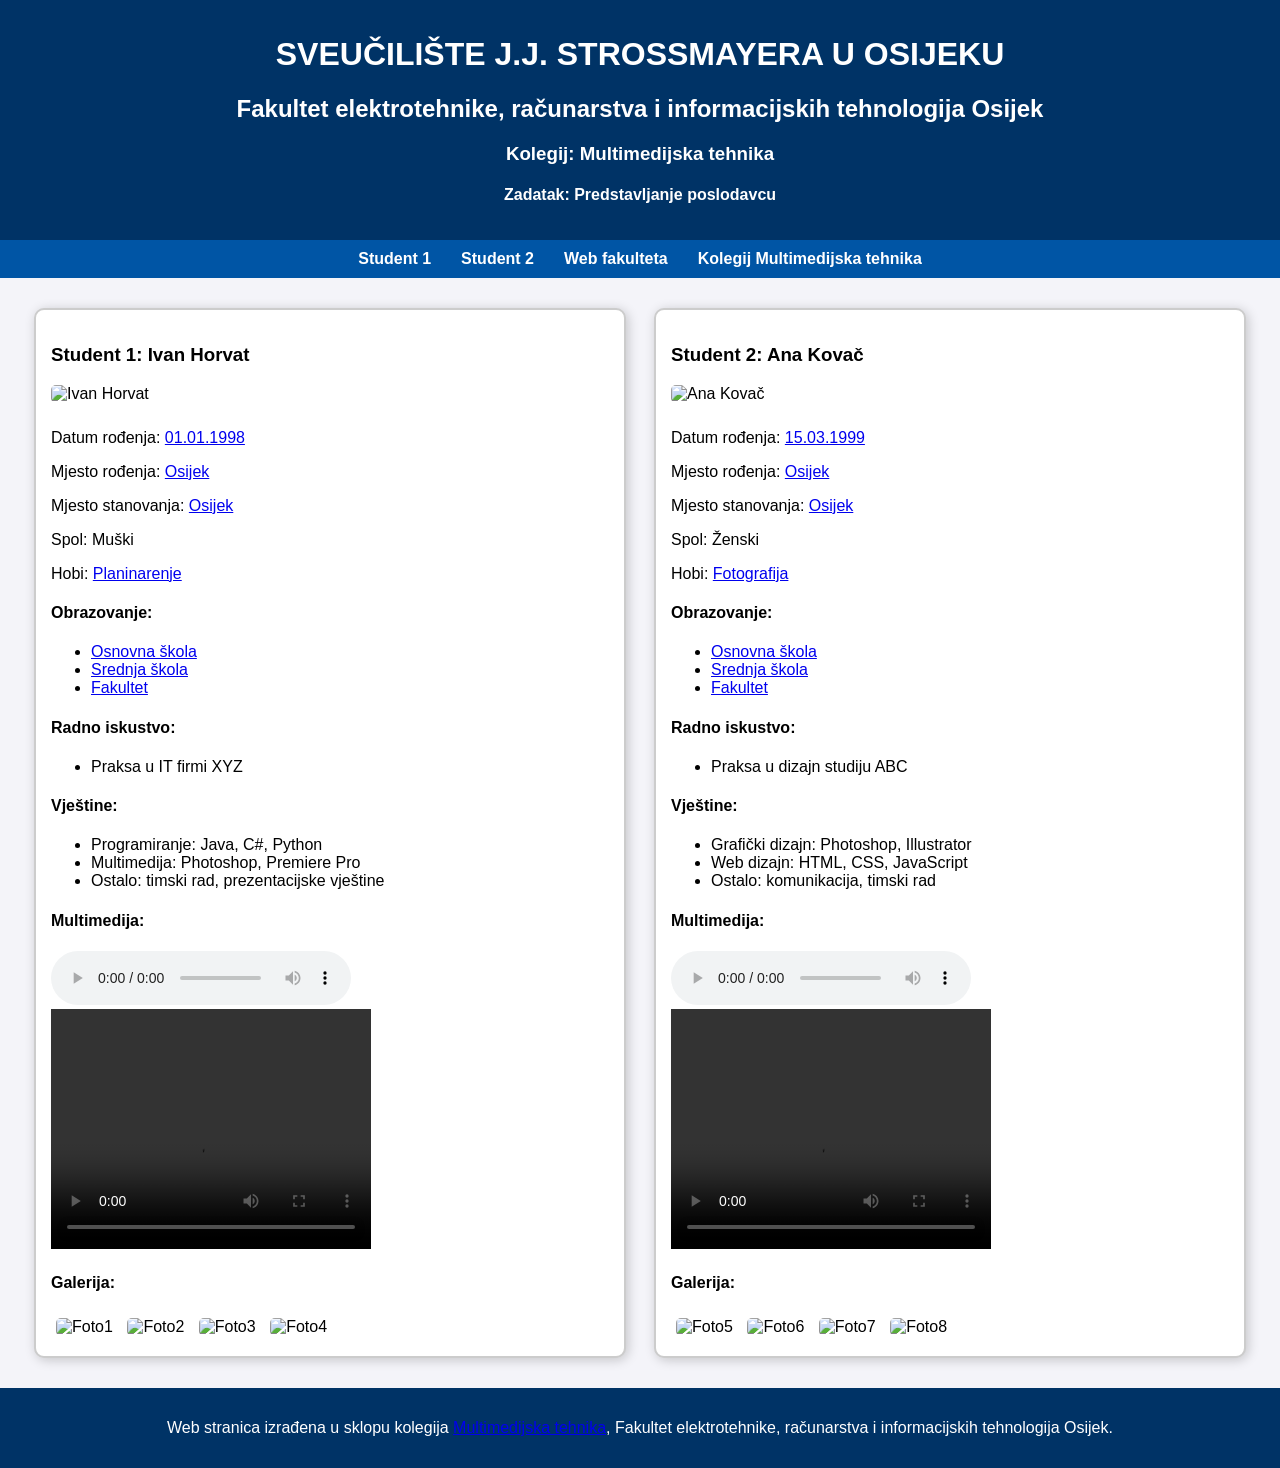
==== index.html @ 88d2604a "add index and style" ====
<!DOCTYPE html>
<html lang="hr">
<head>
    <meta charset="UTF-8">
    <meta name="viewport" content="width=device-width, initial-scale=1.0">
    <title>Predstavljanje Poslodavcu</title>
    <link rel="stylesheet" href="style.css">
</head>
<body>
    <header>
        <h1>SVEUČILIŠTE J.J. STROSSMAYERA U OSIJEKU</h1>
        <h2>Fakultet elektrotehnike, računarstva i informacijskih tehnologija Osijek</h2>
        <h3>Kolegij: Multimedijska tehnika</h3>
        <h4>Zadatak: Predstavljanje poslodavcu</h4>
    </header>

    <nav>
        <ul>
            <li><a href="student1.html" target="_blank">Student 1</a></li>
            <li><a href="student2.html" target="_blank">Student 2</a></li>
            <li><a href="https://www.unios.hr/" target="_blank">Web fakulteta</a></li>
            <li><a href="https://www.unios.hr/studiji/kolegiji/multimedijska-tehnika" target="_blank">Kolegij Multimedijska tehnika</a></li>
        </ul>
    </nav>

    <main>
        <section class="students">
            <div class="student-card">
                <h3>Student 1: Ivan Horvat</h3>
                <img src="images/ivan_small.jpg" alt="Ivan Horvat" onclick="openImage('images/ivan_large.jpg')">
                <p>Datum rođenja: <a href="https://hr.wikipedia.org/wiki/1998" target="_blank">01.01.1998</a></p>
                <p>Mjesto rođenja: <a href="https://hr.wikipedia.org/wiki/Osijek" target="_blank">Osijek</a></p>
                <p>Mjesto stanovanja: <a href="https://hr.wikipedia.org/wiki/Osijek" target="_blank">Osijek</a></p>
                <p>Spol: Muški</p>
                <p>Hobi: <a href="https://hr.wikipedia.org/wiki/Planinarenje" target="_blank">Planinarenje</a></p>

                <h4>Obrazovanje:</h4>
                <ul>
                    <li><a href="https://hr.wikipedia.org/wiki/Osnovna_škola" target="_blank">Osnovna škola</a></li>
                    <li><a href="https://hr.wikipedia.org/wiki/Srednja_škola" target="_blank">Srednja škola</a></li>
                    <li><a href="https://www.unios.hr/" target="_blank">Fakultet</a></li>
                </ul>

                <h4>Radno iskustvo:</h4>
                <ul>
                    <li>Praksa u IT firmi XYZ</li>
                </ul>

                <h4>Vještine:</h4>
                <ul>
                    <li>Programiranje: Java, C#, Python</li>
                    <li>Multimedija: Photoshop, Premiere Pro</li>
                    <li>Ostalo: timski rad, prezentacijske vještine</li>
                </ul>

                <h4>Multimedija:</h4>
                <audio controls>
                    <source src="audio/ivan_intro.mp3" type="audio/mpeg">
                    Vaš preglednik ne podržava audio element.
                </audio>
                <video width="320" height="240" controls>
                    <source src="video/ivan_video.mp4" type="video/mp4">
                    Vaš preglednik ne podržava video element.
                </video>

                <h4>Galerija:</h4>
                <div class="gallery">
                    <img src="images/photo1_small.jpg" alt="Foto1" onclick="openImage('images/photo1_large.jpg')">
                    <img src="images/photo2_small.jpg" alt="Foto2" onclick="openImage('images/photo2_large.jpg')">
                    <img src="images/photo3_small.bmp" alt="Foto3" onclick="openImage('images/photo3_large.bmp')">
                    <img src="images/photo4_small.gif" alt="Foto4" onclick="openImage('images/photo4_large.gif')">
                </div>
            </div>

            <div class="student-card">
                <h3>Student 2: Ana Kovač</h3>
                <img src="images/ana_small.jpg" alt="Ana Kovač" onclick="openImage('images/ana_large.jpg')">
                <p>Datum rođenja: <a href="https://hr.wikipedia.org/wiki/1999" target="_blank">15.03.1999</a></p>
                <p>Mjesto rođenja: <a href="https://hr.wikipedia.org/wiki/Osijek" target="_blank">Osijek</a></p>
                <p>Mjesto stanovanja: <a href="https://hr.wikipedia.org/wiki/Osijek" target="_blank">Osijek</a></p>
                <p>Spol: Ženski</p>
                <p>Hobi: <a href="https://hr.wikipedia.org/wiki/Fotografija" target="_blank">Fotografija</a></p>

                <h4>Obrazovanje:</h4>
                <ul>
                    <li><a href="https://hr.wikipedia.org/wiki/Osnovna_škola" target="_blank">Osnovna škola</a></li>
                    <li><a href="https://hr.wikipedia.org/wiki/Srednja_škola" target="_blank">Srednja škola</a></li>
                    <li><a href="https://www.unios.hr/" target="_blank">Fakultet</a></li>
                </ul>

                <h4>Radno iskustvo:</h4>
                <ul>
                    <li>Praksa u dizajn studiju ABC</li>
                </ul>

                <h4>Vještine:</h4>
                <ul>
                    <li>Grafički dizajn: Photoshop, Illustrator</li>
                    <li>Web dizajn: HTML, CSS, JavaScript</li>
                    <li>Ostalo: komunikacija, timski rad</li>
                </ul>

                <h4>Multimedija:</h4>
                <audio controls>
                    <source src="audio/ana_intro.mp3" type="audio/mpeg">
                    Vaš preglednik ne podržava audio element.
                </audio>
                <video width="320" height="240" controls>
                    <source src="video/ana_video.mp4" type="video/mp4">
                    Vaš preglednik ne podržava video element.
                </video>

                <h4>Galerija:</h4>
                <div class="gallery">
                    <img src="images/photo5_small.png" alt="Foto5" onclick="openImage('images/photo5_large.png')">
                    <img src="images/photo6_small.jpg" alt="Foto6" onclick="openImage('images/photo6_large.jpg')">
                    <img src="images/photo7_small.tif" alt="Foto7" onclick="openImage('images/photo7_large.tif')">
                    <img src="images/photo8_small.gif" alt="Foto8" onclick="openImage('images/photo8_large.gif')">
                </div>
            </div>
        </section>
    </main>

    <footer>
        <p>Web stranica izrađena u sklopu kolegija <a href="https://www.unios.hr/studiji/kolegiji/multimedijska-tehnika" target="_blank">Multimedijska tehnika</a>, Fakultet elektrotehnike, računarstva i informacijskih tehnologija Osijek.</p>
    </footer>

    <script src="script.js"></script>
</body>
</html>
---- style.css ----
body {
    font-family: Arial, sans-serif;
    margin: 0;
    padding: 0;
    background-color: #f4f4f9;
}

header, footer {
    background-color: #003366;
    color: white;
    text-align: center;
    padding: 15px 0;
}

nav ul {
    display: flex;
    justify-content: center;
    list-style: none;
    background-color: #0055a5;
    padding: 10px;
    margin: 0;
}

nav ul li {
    margin: 0 15px;
}

nav ul li a {
    color: white;
    text-decoration: none;
    font-weight: bold;
}

.students {
    display: flex;
    justify-content: space-around;
    flex-wrap: wrap;
    margin: 20px;
}

.student-card {
    background-color: white;
    border: 2px solid #ccc;
    border-radius: 10px;
    padding: 15px;
    margin: 10px;
    width: 45%;
    box-shadow: 2px 2px 12px rgba(0,0,0,0.2);
}

.student-card img {
    width: 150px;
    height: auto;
    cursor: pointer;
    margin-bottom: 10px;
    border-radius: 5px;
}

.gallery img {
    width: 100px;
    height: auto;
    margin: 5px;
    cursor: pointer;
    border-radius: 5px;
}
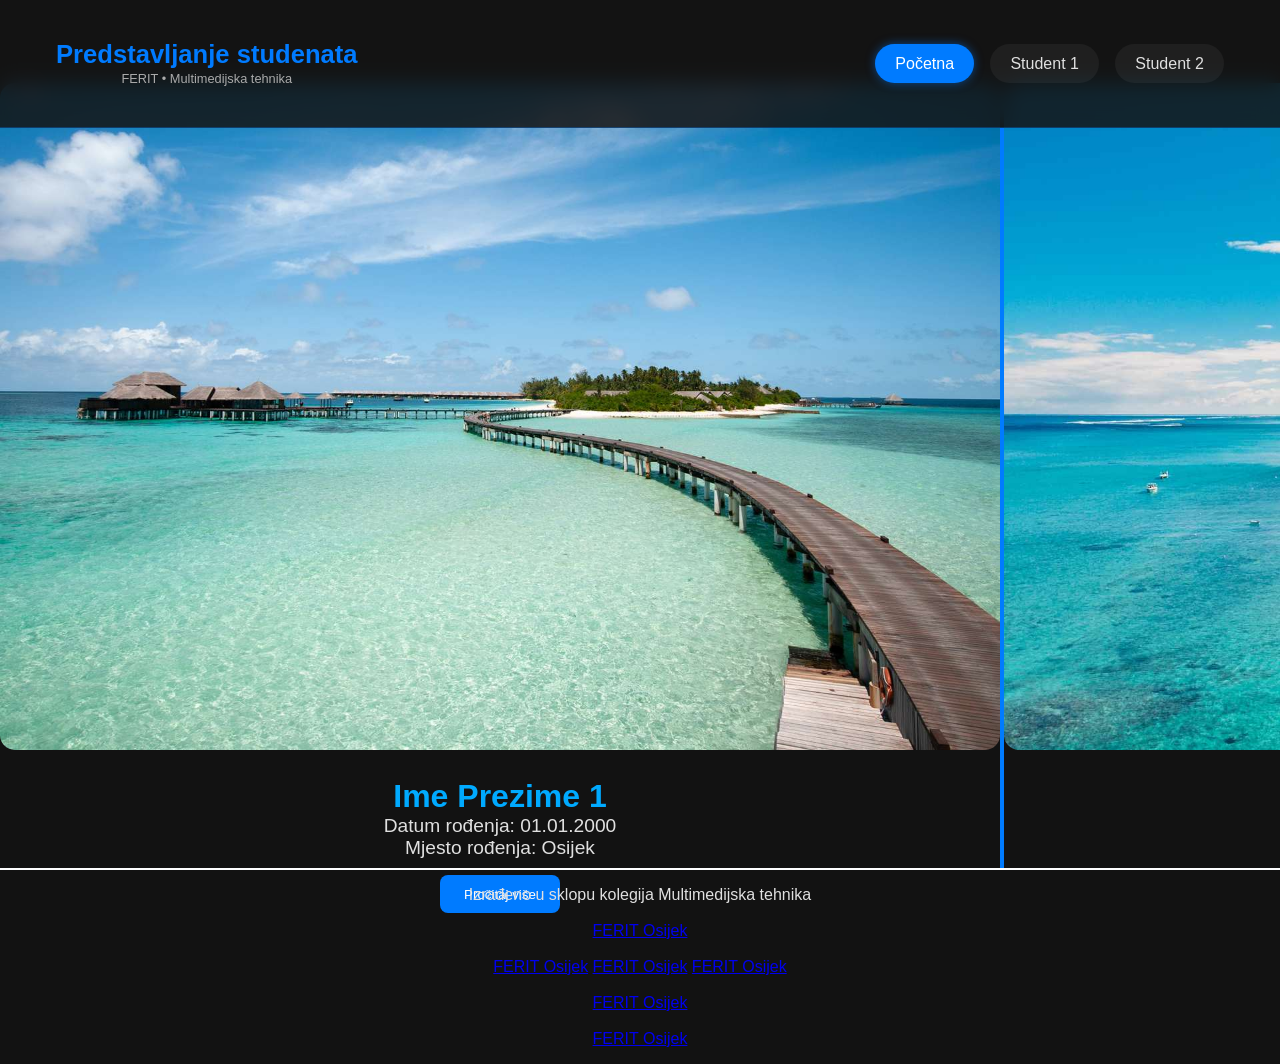
==== commit 9844e752: "Add index, css and header" ====
--- a/index.html
+++ b/index.html
@@ -3,128 +3,80 @@
 <head>
     <meta charset="UTF-8">
     <meta name="viewport" content="width=device-width, initial-scale=1.0">
-    <title>Predstavljanje Poslodavcu</title>
+    <title>Predstavljanje studenata</title>
     <link rel="stylesheet" href="style.css">
 </head>
 <body>
-    <header>
-        <h1>SVEUČILIŠTE J.J. STROSSMAYERA U OSIJEKU</h1>
-        <h2>Fakultet elektrotehnike, računarstva i informacijskih tehnologija Osijek</h2>
-        <h3>Kolegij: Multimedijska tehnika</h3>
-        <h4>Zadatak: Predstavljanje poslodavcu</h4>
-    </header>
 
-    <nav>
-        <ul>
-            <li><a href="student1.html" target="_blank">Student 1</a></li>
-            <li><a href="student2.html" target="_blank">Student 2</a></li>
-            <li><a href="https://www.unios.hr/" target="_blank">Web fakulteta</a></li>
-            <li><a href="https://www.unios.hr/studiji/kolegiji/multimedijska-tehnika" target="_blank">Kolegij Multimedijska tehnika</a></li>
-        </ul>
-    </nav>
+<div id="header"></div>
 
-    <main>
-        <section class="students">
-            <div class="student-card">
-                <h3>Student 1: Ivan Horvat</h3>
-                <img src="images/ivan_small.jpg" alt="Ivan Horvat" onclick="openImage('images/ivan_large.jpg')">
-                <p>Datum rođenja: <a href="https://hr.wikipedia.org/wiki/1998" target="_blank">01.01.1998</a></p>
-                <p>Mjesto rođenja: <a href="https://hr.wikipedia.org/wiki/Osijek" target="_blank">Osijek</a></p>
-                <p>Mjesto stanovanja: <a href="https://hr.wikipedia.org/wiki/Osijek" target="_blank">Osijek</a></p>
-                <p>Spol: Muški</p>
-                <p>Hobi: <a href="https://hr.wikipedia.org/wiki/Planinarenje" target="_blank">Planinarenje</a></p>
 
-                <h4>Obrazovanje:</h4>
-                <ul>
-                    <li><a href="https://hr.wikipedia.org/wiki/Osnovna_škola" target="_blank">Osnovna škola</a></li>
-                    <li><a href="https://hr.wikipedia.org/wiki/Srednja_škola" target="_blank">Srednja škola</a></li>
-                    <li><a href="https://www.unios.hr/" target="_blank">Fakultet</a></li>
-                </ul>
 
-                <h4>Radno iskustvo:</h4>
-                <ul>
-                    <li>Praksa u IT firmi XYZ</li>
-                </ul>
+<main>
+    <!-- Student 1 -->
+    <section class="student-section left">
+        <div class="student-content">
+            <img src="slika1.jpg" class="student-img" onclick="zoomImage(this)">
+            <h2>Ime Prezime 1</h2>
+            <p>Datum rođenja: 01.01.2000</p>
+            <p>Mjesto rođenja: Osijek</p>
+            <button onclick="location.href='student1.html'">Pročitaj više</button>
+            
+        </div>
+    </section>
 
-                <h4>Vještine:</h4>
-                <ul>
-                    <li>Programiranje: Java, C#, Python</li>
-                    <li>Multimedija: Photoshop, Premiere Pro</li>
-                    <li>Ostalo: timski rad, prezentacijske vještine</li>
-                </ul>
+    
 
-                <h4>Multimedija:</h4>
-                <audio controls>
-                    <source src="audio/ivan_intro.mp3" type="audio/mpeg">
-                    Vaš preglednik ne podržava audio element.
-                </audio>
-                <video width="320" height="240" controls>
-                    <source src="video/ivan_video.mp4" type="video/mp4">
-                    Vaš preglednik ne podržava video element.
-                </video>
+    <!-- Student 2 -->
+    <section class="student-section right">
+        <div class="student-content">
+            <img src="slika2.jpg" class="student-img" onclick="zoomImage(this)">
+            <h2>Ime Prezime 2</h2>
+            <p>Datum rođenja: 02.02.2000</p>
+            <p>Mjesto rođenja: Osijek</p>
+            <button onclick="location.href='student2.html'">Pročitaj više</button>
+        </div>
+    </section>
+</main>
 
-                <h4>Galerija:</h4>
-                <div class="gallery">
-                    <img src="images/photo1_small.jpg" alt="Foto1" onclick="openImage('images/photo1_large.jpg')">
-                    <img src="images/photo2_small.jpg" alt="Foto2" onclick="openImage('images/photo2_large.jpg')">
-                    <img src="images/photo3_small.bmp" alt="Foto3" onclick="openImage('images/photo3_large.bmp')">
-                    <img src="images/photo4_small.gif" alt="Foto4" onclick="openImage('images/photo4_large.gif')">
-                </div>
-            </div>
+<footer>
+    <p>Izrađeno u sklopu kolegija Multimedijska tehnika</p>
+    <br>
+    <a href="https://www.ferit.unios.hr/" target="_blank">FERIT Osijek</a>
+    <br>
+    <br>
+    <a href="https://www.ferit.unios.hr/" target="_blank">FERIT Osijek</a>
+    <a href="https://www.ferit.unios.hr/" target="_blank">FERIT Osijek</a>
+    <a href="https://www.ferit.unios.hr/" target="_blank">FERIT Osijek</a>
+    <br>
+    <br>
+    <a href="https://www.ferit.unios.hr/" target="_blank">FERIT Osijek</a>
+    <br>
+    <br>
+    <a href="https://www.ferit.unios.hr/" target="_blank">FERIT Osijek</a>
+</footer>
 
-            <div class="student-card">
-                <h3>Student 2: Ana Kovač</h3>
-                <img src="images/ana_small.jpg" alt="Ana Kovač" onclick="openImage('images/ana_large.jpg')">
-                <p>Datum rođenja: <a href="https://hr.wikipedia.org/wiki/1999" target="_blank">15.03.1999</a></p>
-                <p>Mjesto rođenja: <a href="https://hr.wikipedia.org/wiki/Osijek" target="_blank">Osijek</a></p>
-                <p>Mjesto stanovanja: <a href="https://hr.wikipedia.org/wiki/Osijek" target="_blank">Osijek</a></p>
-                <p>Spol: Ženski</p>
-                <p>Hobi: <a href="https://hr.wikipedia.org/wiki/Fotografija" target="_blank">Fotografija</a></p>
+<!-- Zoom -->
+<div id="modal" class="modal" onclick="closeModal()">
+    <img class="modal-content" id="zoomedImg">
+</div>
 
-                <h4>Obrazovanje:</h4>
-                <ul>
-                    <li><a href="https://hr.wikipedia.org/wiki/Osnovna_škola" target="_blank">Osnovna škola</a></li>
-                    <li><a href="https://hr.wikipedia.org/wiki/Srednja_škola" target="_blank">Srednja škola</a></li>
-                    <li><a href="https://www.unios.hr/" target="_blank">Fakultet</a></li>
-                </ul>
+<script>
+function zoomImage(img) {
+    document.getElementById("zoomedImg").src = img.src.replace('-small','-large');
+    document.getElementById("modal").style.display = "block";
+}
+function closeModal() {
+    document.getElementById("modal").style.display = "none";
+}
+</script>
+<script>
+fetch("header.html")
+    .then(response => response.text())
+    .then(data => {
+        document.getElementById("header").innerHTML = data;
+    });
+</script>
 
-                <h4>Radno iskustvo:</h4>
-                <ul>
-                    <li>Praksa u dizajn studiju ABC</li>
-                </ul>
-
-                <h4>Vještine:</h4>
-                <ul>
-                    <li>Grafički dizajn: Photoshop, Illustrator</li>
-                    <li>Web dizajn: HTML, CSS, JavaScript</li>
-                    <li>Ostalo: komunikacija, timski rad</li>
-                </ul>
-
-                <h4>Multimedija:</h4>
-                <audio controls>
-                    <source src="audio/ana_intro.mp3" type="audio/mpeg">
-                    Vaš preglednik ne podržava audio element.
-                </audio>
-                <video width="320" height="240" controls>
-                    <source src="video/ana_video.mp4" type="video/mp4">
-                    Vaš preglednik ne podržava video element.
-                </video>
-
-                <h4>Galerija:</h4>
-                <div class="gallery">
-                    <img src="images/photo5_small.png" alt="Foto5" onclick="openImage('images/photo5_large.png')">
-                    <img src="images/photo6_small.jpg" alt="Foto6" onclick="openImage('images/photo6_large.jpg')">
-                    <img src="images/photo7_small.tif" alt="Foto7" onclick="openImage('images/photo7_large.tif')">
-                    <img src="images/photo8_small.gif" alt="Foto8" onclick="openImage('images/photo8_large.gif')">
-                </div>
-            </div>
-        </section>
-    </main>
-
-    <footer>
-        <p>Web stranica izrađena u sklopu kolegija <a href="https://www.unios.hr/studiji/kolegiji/multimedijska-tehnika" target="_blank">Multimedijska tehnika</a>, Fakultet elektrotehnike, računarstva i informacijskih tehnologija Osijek.</p>
-    </footer>
-
-    <script src="script.js"></script>
 </body>
 </html>
--- a/style.css
+++ b/style.css
@@ -1,65 +1,189 @@
+/* Reset */
+* {
+    margin: 0;
+    padding: 0;
+    box-sizing: border-box;
+}
+
 body {
     font-family: Arial, sans-serif;
-    margin: 0;
-    padding: 0;
-    background-color: #f4f4f9;
+    background-color: #121212;
+    color: #e0e0e0;
 }
 
-header, footer {
-    background-color: #003366;
-    color: white;
+
+
+/* HEADER */
+header {
     text-align: center;
-    padding: 15px 0;
+    padding: 1.5rem;
+    background-color: #1a1a1a;
+    border-bottom: 2px solid #007bff;
 }
 
-nav ul {
+header h1 {
+    color: #007bff;
+}
+
+/* MAIN */
+main {
+    display: flex;
+    height: calc(100vh - 160px); 
+    /* oduzima visinu header + footer */
+}
+
+/* SECTIONS */
+.student-section {
+    flex: 1;
     display: flex;
     justify-content: center;
-    list-style: none;
-    background-color: #0055a5;
-    padding: 10px;
-    margin: 0;
+    align-items: center;
+    transition: 0.3s;
 }
 
-nav ul li {
-    margin: 0 15px;
+.student-section.left {
+    border-right: 2px solid #007bff;
 }
 
-nav ul li a {
-    color: white;
-    text-decoration: none;
-    font-weight: bold;
+.student-section.right {
+    border-left: 2px solid #007bff;
 }
 
-.students {
-    display: flex;
-    justify-content: space-around;
-    flex-wrap: wrap;
-    margin: 20px;
+/* HOVER efekt */
+.student-section:hover {
+    background-color: #1a1a1a;
 }
 
-.student-card {
-    background-color: white;
-    border: 2px solid #ccc;
-    border-radius: 10px;
-    padding: 15px;
-    margin: 10px;
-    width: 45%;
-    box-shadow: 2px 2px 12px rgba(0,0,0,0.2);
+/* CONTENT */
+.student-content {
+    text-align: center;
 }
 
-.student-card img {
-    width: 150px;
-    height: auto;
+.student-img {
+    width: 1000px;
+    border-radius: 15px;
     cursor: pointer;
-    margin-bottom: 10px;
-    border-radius: 5px;
+    margin-bottom: 1.5rem;
 }
 
-.gallery img {
-    width: 100px;
-    height: auto;
-    margin: 5px;
+.student-content h2 {
+    color: #00aaff;
+    font-size: 2rem;
+}
+
+.student-content p {
+    font-size: 1.2rem;
+}
+
+button {
+    margin-top: 1rem;
+    padding: 0.7rem 1.5rem;
+    background-color: #007bff;
+    border: none;
+    border-radius: 8px;
+    color: white;
     cursor: pointer;
-    border-radius: 5px;
 }
+
+button:hover {
+    background-color: #0056b3;
+}
+
+/* FOOTER */
+footer {
+    text-align: center;
+    padding: 1rem;
+    border-top: 2px solid #fdfeff;
+}
+
+/* MODAL */
+.modal {
+    display: none;
+    position: fixed;
+    width: 100%;
+    height: 100%;
+    background: rgba(0,0,0,0.9);
+}
+
+.modal-content {
+    display: block;
+    margin: 5% auto;
+    max-width: 900px;
+    width: 80%;
+}
+/* HEADER */
+.header {
+    width: 100%;
+    background: rgba(20, 20, 20, 0.85);
+    backdrop-filter: blur(10px);
+    border-bottom: 1px solid rgba(0,123,255,0.3);
+    position: sticky;
+    top: 0;
+    z-index: 1000;
+}
+
+/* Layout */
+.header-container {
+    max-width: 1300px;
+    margin: auto;
+    padding: 1rem 2rem;
+
+    display: flex;
+    justify-content: space-between;
+    align-items: center;
+}
+
+/* Brand */
+.brand h1 {
+    font-size: 1.6rem;
+    color: #007bff;
+}
+
+.brand span {
+    font-size: 0.8rem;
+    color: #aaa;
+}
+
+/* NAV */
+.nav {
+    display: flex;
+    gap: 1rem;
+}
+
+/* NAV ITEM (button style) */
+.nav-item {
+    display: flex;
+    align-items: center;
+    gap: 0.5rem;
+
+    padding: 0.6rem 1.2rem;
+    border-radius: 999px;
+
+    text-decoration: none;
+    color: #e0e0e0;
+
+    background: rgba(255,255,255,0.05);
+    border: 1px solid transparent;
+
+    transition: all 0.3s ease;
+}
+
+/* Hover */
+.nav-item:hover {
+    background: rgba(0,123,255,0.15);
+    border: 1px solid #007bff;
+    color: #007bff;
+    transform: translateY(-2px);
+}
+
+/* Active */
+.nav-item.active {
+    background: #007bff;
+    color: white;
+    box-shadow: 0 0 10px rgba(0,123,255,0.5);
+}
+
+/* Ikone */
+.nav-item span {
+    font-size: 1rem;
+}
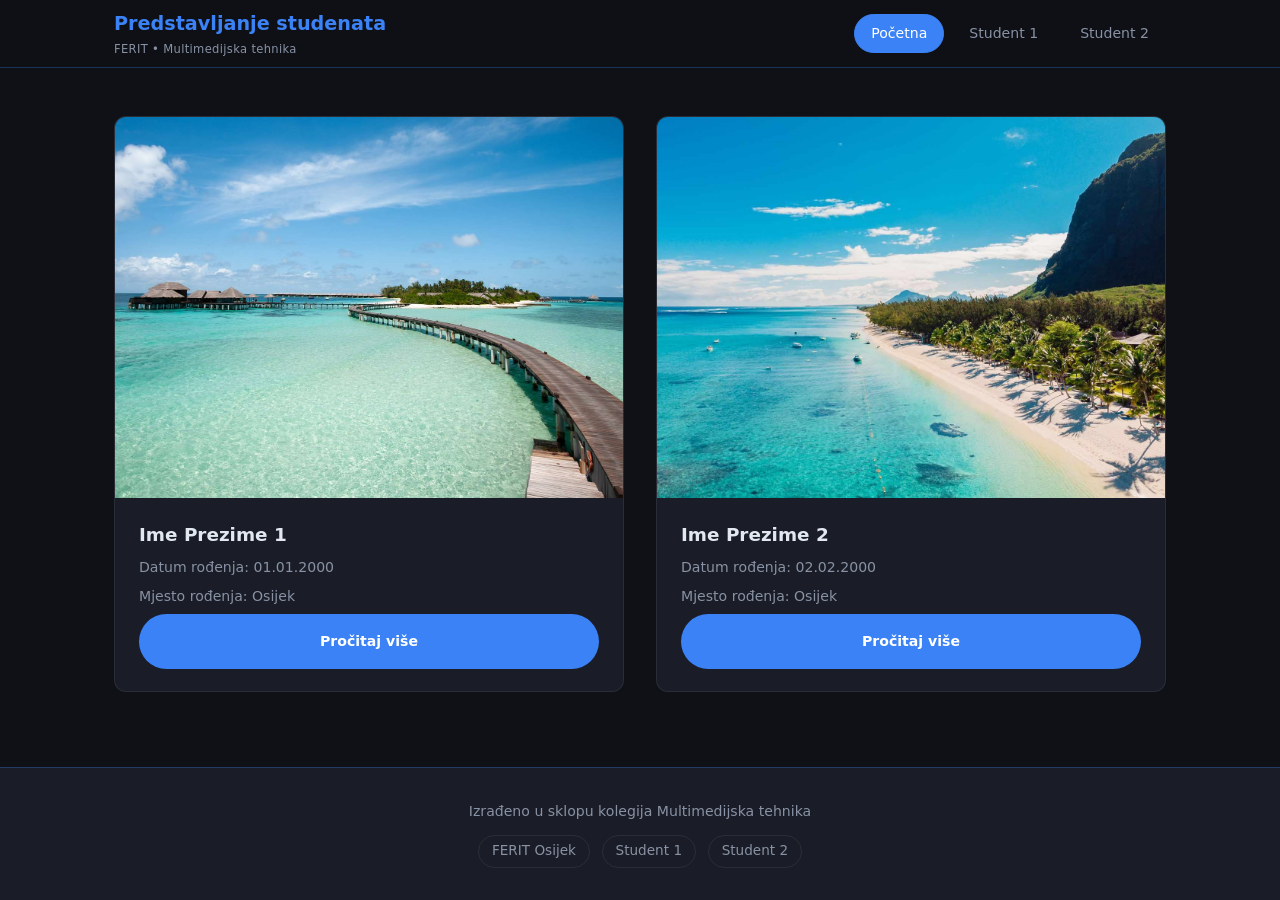
==== commit 2a831ce6: "Add student1, student2, fix index and style" ====
--- a/index.html
+++ b/index.html
@@ -10,73 +10,58 @@
 
 <div id="header"></div>
 
+<main>
+    <div class="students-grid">
 
+        <!-- Student 1 -->
+        <div class="student-card">
+            <div class="card-img-wrap" onclick="zoomImage(this.querySelector('img'))">
+                <img src="slika1.jpg" alt="Student 1">
+            </div>
+            <div class="card-body">
+                <h2>Ime Prezime 1</h2>
+                <p>Datum rođenja: 01.01.2000</p>
+                <p>Mjesto rođenja: Osijek</p>
+                <div class="btn">
+                    <a href="student1.html" class="">Pročitaj više</a>
+                </div>
+            </div>
+        </div>
 
-<main>
-    <!-- Student 1 -->
-    <section class="student-section left">
-        <div class="student-content">
-            <img src="slika1.jpg" class="student-img" onclick="zoomImage(this)">
-            <h2>Ime Prezime 1</h2>
-            <p>Datum rođenja: 01.01.2000</p>
-            <p>Mjesto rođenja: Osijek</p>
-            <button onclick="location.href='student1.html'">Pročitaj više</button>
-            
+        <!-- Student 2 -->
+        <div class="student-card">
+            <div class="card-img-wrap" onclick="zoomImage(this.querySelector('img'))">
+                <img src="slika2.jpg" alt="Student 2">
+            </div>
+            <div class="card-body">
+                <h2>Ime Prezime 2</h2>
+                <p>Datum rođenja: 02.02.2000</p>
+                <p>Mjesto rođenja: Osijek</p>
+                <div class="btn">
+                    <a href="student2.html" class="">Pročitaj više</a>
+                </div>
+            </div>
         </div>
-    </section>
 
-    
-
-    <!-- Student 2 -->
-    <section class="student-section right">
-        <div class="student-content">
-            <img src="slika2.jpg" class="student-img" onclick="zoomImage(this)">
-            <h2>Ime Prezime 2</h2>
-            <p>Datum rođenja: 02.02.2000</p>
-            <p>Mjesto rođenja: Osijek</p>
-            <button onclick="location.href='student2.html'">Pročitaj više</button>
-        </div>
-    </section>
+    </div>
 </main>
 
 <footer>
     <p>Izrađeno u sklopu kolegija Multimedijska tehnika</p>
-    <br>
-    <a href="https://www.ferit.unios.hr/" target="_blank">FERIT Osijek</a>
-    <br>
-    <br>
-    <a href="https://www.ferit.unios.hr/" target="_blank">FERIT Osijek</a>
-    <a href="https://www.ferit.unios.hr/" target="_blank">FERIT Osijek</a>
-    <a href="https://www.ferit.unios.hr/" target="_blank">FERIT Osijek</a>
-    <br>
-    <br>
-    <a href="https://www.ferit.unios.hr/" target="_blank">FERIT Osijek</a>
-    <br>
-    <br>
-    <a href="https://www.ferit.unios.hr/" target="_blank">FERIT Osijek</a>
+    <div class="footer-links">
+        <a href="https://www.ferit.unios.hr/" target="_blank">FERIT Osijek</a>
+        <a href="student1.html">Student 1</a>
+        <a href="student2.html">Student 2</a>
+    </div>
 </footer>
 
-<!-- Zoom -->
+<!-- Image zoom modal -->
 <div id="modal" class="modal" onclick="closeModal()">
-    <img class="modal-content" id="zoomedImg">
+    <button class="modal-close" onclick="closeModal()" aria-label="Zatvori">&times;</button>
+    <img class="modal-content" id="zoomedImg" alt="Uvećana slika">
 </div>
 
-<script>
-function zoomImage(img) {
-    document.getElementById("zoomedImg").src = img.src.replace('-small','-large');
-    document.getElementById("modal").style.display = "block";
-}
-function closeModal() {
-    document.getElementById("modal").style.display = "none";
-}
-</script>
-<script>
-fetch("header.html")
-    .then(response => response.text())
-    .then(data => {
-        document.getElementById("header").innerHTML = data;
-    });
-</script>
+<script src="scripts.js"></script>
 
 </body>
 </html>
--- a/style.css
+++ b/style.css
@@ -1,189 +1,571 @@
-/* Reset */
-* {
+/* =============================================
+   RESET & BASE
+   ============================================= */
+*, *::before, *::after {
     margin: 0;
     padding: 0;
     box-sizing: border-box;
 }
 
+:root {
+    --accent: #3b82f6;
+    --accent-dim: rgba(59, 130, 246, 0.15);
+    --accent-border: rgba(59, 130, 246, 0.3);
+    --bg: #0f1117;
+    --bg-card: #1a1d27;
+    --bg-surface: #22263a;
+    --text: #e2e8f0;
+    --text-muted: #8892a4;
+    --border: rgba(255, 255, 255, 0.07);
+    --radius: 12px;
+    --radius-sm: 8px;
+    --shadow: 0 4px 24px rgba(0, 0, 0, 0.4);
+    --transition: 0.25s ease;
+    --max-width: 1100px;
+    --header-height: 68px;
+}
+
+html {
+    scroll-behavior: smooth;
+}
+
 body {
-    font-family: Arial, sans-serif;
-    background-color: #121212;
-    color: #e0e0e0;
-}
-
-
-
-/* HEADER */
-header {
+    font-family: 'Segoe UI', system-ui, -apple-system, sans-serif;
+    background-color: var(--bg);
+    color: var(--text);
+    line-height: 1.6;
+    min-height: 100vh;
+    display: flex;
+    flex-direction: column;
+}
+
+main {
+    flex: 1;
+}
+
+img {
+    max-width: 100%;
+    height: auto;
+    display: block;
+}
+
+a {
+    color: white;
+    /*color: var(--accent);*/
+    text-decoration: none;
+    transition: color var(--transition);
+}
+
+a:hover {
+    color: #93c5fd;
+}
+
+ul {
+    list-style: none;
+    padding: 0;
+}
+
+/* =============================================
+   HEADER
+   ============================================= */
+.header {
+    width: 100%;
+    background: rgba(15, 17, 23, 0.92);
+    backdrop-filter: blur(12px);
+    -webkit-backdrop-filter: blur(12px);
+    border-bottom: 1px solid var(--accent-border);
+    position: sticky;
+    top: 0;
+    z-index: 1000;
+    height: var(--header-height);
+}
+
+.header-container {
+    max-width: var(--max-width);
+    margin: 0 auto;
+    padding: 0 1.5rem;
+    height: 100%;
+    display: flex;
+    justify-content: space-between;
+    align-items: center;
+    gap: 1rem;
+}
+
+.brand {
+    display: flex;
+    flex-direction: column;
+    min-width: 0;
+}
+
+.brand h1 {
+    color: var(--accent);
+    font-size: 1.2rem;
+    font-weight: 700;
+    white-space: nowrap;
+    overflow: hidden;
+    text-overflow: ellipsis;
+}
+
+.brand span {
+    font-size: 0.72rem;
+    color: var(--text-muted);
+    letter-spacing: 0.03em;
+}
+
+/* NAV */
+.nav {
+    display: flex;
+    gap: 0.5rem;
+    align-items: center;
+}
+
+.nav-item {
+    padding: 0.45rem 1rem;
+    border-radius: 999px;
+    text-decoration: none;
+    color: var(--text-muted);
+    font-size: 0.88rem;
+    font-weight: 500;
+    background: transparent;
+    border: 1px solid transparent;
+    transition: all var(--transition);
+    white-space: nowrap;
+}
+
+.nav-item:hover {
+    background: var(--accent-dim);
+    color: var(--accent);
+    border-color: var(--accent-border);
+}
+
+.nav-item.active {
+    background: var(--accent);
+    color: #fff;
+    border-color: var(--accent);
+}
+
+/* Hamburger (mobile) */
+.nav-toggle {
+    display: none;
+    flex-direction: column;
+    gap: 5px;
+    cursor: pointer;
+    padding: 6px;
+    border: none;
+    background: none;
+    border-radius: var(--radius-sm);
+    transition: background var(--transition);
+}
+
+.nav-toggle:hover {
+    background: var(--bg-surface);
+}
+
+.nav-toggle span {
+    display: block;
+    width: 22px;
+    height: 2px;
+    background: var(--text);
+    border-radius: 2px;
+    transition: all var(--transition);
+}
+
+/* =============================================
+   FOOTER
+   ============================================= */
+footer {
+    background: var(--bg-card);
+    border-top: 1px solid var(--accent-border);
+    padding: 2rem 1.5rem;
     text-align: center;
-    padding: 1.5rem;
-    background-color: #1a1a1a;
-    border-bottom: 2px solid #007bff;
-}
-
-header h1 {
-    color: #007bff;
-}
-
-/* MAIN */
-main {
-    display: flex;
-    height: calc(100vh - 160px); 
-    /* oduzima visinu header + footer */
-}
-
-/* SECTIONS */
-.student-section {
-    flex: 1;
+    margin-top: auto;
+}
+
+footer p {
+    color: var(--text-muted);
+    font-size: 0.88rem;
+    margin-bottom: 0.75rem;
+}
+
+.footer-links {
     display: flex;
     justify-content: center;
-    align-items: center;
-    transition: 0.3s;
-}
-
-.student-section.left {
-    border-right: 2px solid #007bff;
-}
-
-.student-section.right {
-    border-left: 2px solid #007bff;
-}
-
-/* HOVER efekt */
-.student-section:hover {
-    background-color: #1a1a1a;
-}
-
-/* CONTENT */
-.student-content {
-    text-align: center;
-}
-
-.student-img {
-    width: 1000px;
-    border-radius: 15px;
-    cursor: pointer;
-    margin-bottom: 1.5rem;
-}
-
-.student-content h2 {
-    color: #00aaff;
-    font-size: 2rem;
-}
-
-.student-content p {
-    font-size: 1.2rem;
-}
-
-button {
-    margin-top: 1rem;
-    padding: 0.7rem 1.5rem;
-    background-color: #007bff;
-    border: none;
-    border-radius: 8px;
-    color: white;
-    cursor: pointer;
-}
-
-button:hover {
-    background-color: #0056b3;
-}
-
-/* FOOTER */
-footer {
-    text-align: center;
-    padding: 1rem;
-    border-top: 2px solid #fdfeff;
-}
-
-/* MODAL */
+    flex-wrap: wrap;
+    gap: 0.75rem;
+}
+
+.footer-links a {
+    color: var(--text-muted);
+    font-size: 0.85rem;
+    padding: 0.3rem 0.8rem;
+    border-radius: 999px;
+    border: 1px solid var(--border);
+    transition: all var(--transition);
+}
+
+.footer-links a:hover {
+    color: var(--accent);
+    border-color: var(--accent-border);
+    background: var(--accent-dim);
+}
+
+/* =============================================
+   MODAL (zoom)
+   ============================================= */
 .modal {
     display: none;
     position: fixed;
+    inset: 0;
+    background: rgba(0, 0, 0, 0.92);
+    z-index: 2000;
+    cursor: zoom-out;
+    align-items: center;
+    justify-content: center;
+}
+
+.modal.open {
+    display: flex;
+}
+
+.modal-content {
+    max-width: 90vw;
+    max-height: 88vh;
+    object-fit: contain;
+    border-radius: var(--radius);
+    box-shadow: var(--shadow);
+    animation: zoomIn 0.2s ease;
+}
+
+@keyframes zoomIn {
+    from { transform: scale(0.9); opacity: 0; }
+    to   { transform: scale(1);   opacity: 1; }
+}
+
+.modal-close {
+    position: absolute;
+    top: 1rem;
+    right: 1.25rem;
+    color: #fff;
+    font-size: 2rem;
+    line-height: 1;
+    cursor: pointer;
+    opacity: 0.7;
+    transition: opacity var(--transition);
+    background: none;
+    border: none;
+    padding: 0.25rem;
+}
+
+.modal-close:hover {
+    opacity: 1;
+}
+
+/* =============================================
+   HOME PAGE — student cards
+   ============================================= */
+.students-grid {
+    max-width: var(--max-width);
+    margin: 3rem auto;
+    padding: 0 1.5rem;
+    display: grid;
+    grid-template-columns: repeat(auto-fit, minmax(280px, 1fr));
+    gap: 2rem;
+}
+
+.student-card {
+    background: var(--bg-card);
+    border: 1px solid var(--border);
+    border-radius: var(--radius);
+    overflow: hidden;
+    transition: transform var(--transition), box-shadow var(--transition), border-color var(--transition);
+    display: flex;
+    flex-direction: column;
+}
+
+.student-card:hover {
+    transform: translateY(-4px);
+    box-shadow: 0 12px 36px rgba(59, 130, 246, 0.15);
+    border-color: var(--accent-border);
+}
+
+.student-card .card-img-wrap {
+    width: 100%;
+    aspect-ratio: 4 / 3;
+    overflow: hidden;
+    background: var(--bg-surface);
+    cursor: zoom-in;
+}
+
+.student-card .card-img-wrap img {
     width: 100%;
     height: 100%;
-    background: rgba(0,0,0,0.9);
-}
-
-.modal-content {
-    display: block;
-    margin: 5% auto;
-    max-width: 900px;
-    width: 80%;
-}
-/* HEADER */
-.header {
+    object-fit: cover;
+    transition: transform 0.4s ease;
+}
+
+.student-card:hover .card-img-wrap img {
+    transform: scale(1.04);
+}
+
+.student-card .card-body {
+    padding: 1.4rem 1.5rem;
+    display: flex;
+    flex-direction: column;
+    gap: 0.4rem;
+    flex: 1;
+}
+
+.student-card h2 {
+    font-size: 1.15rem;
+    font-weight: 700;
+    color: var(--text);
+}
+
+.student-card p {
+    font-size: 0.88rem;
+    color: var(--text-muted);
+}
+
+.student-card .btn {
+    margin-top: auto;
+    padding-top: 1rem;
+}
+
+/* =============================================
+   BUTTON
+   ============================================= */
+.btn {
+    display: inline-block;
+    padding: 1rem 1.4rem;
+    background: var(--accent);
+    color: #fff;
+    border: none;
+    border-radius: 999px;
+    font-size: 0.88rem;
+    font-weight: 600;
+    cursor: pointer;
+    transition: background var(--transition), transform var(--transition);
+    text-decoration: none;
+    text-align: center;
+    
+    
+}
+
+.btn:hover {
+    background: #2563eb;
+    color: #fff;
+    transform: translateY(-1px);
+}
+
+/* =============================================
+   STUDENT PAGE
+   ============================================= */
+.student-page {
+    max-width: 800px;
+    margin: 0 auto;
+    padding: 2rem 1.5rem 3rem;
+    display: flex;
+    flex-direction: column;
+    gap: 2rem;
+}
+
+/* Hero */
+.hero {
+    display: flex;
+    flex-direction: column;
+    align-items: center;
+    gap: 1.25rem;
+    padding: 2rem 1rem;
+    text-align: center;
+}
+
+.main-img {
+    width: 180px;
+    height: 180px;
+    object-fit: cover;
+    border-radius: 50%;
+    border: 3px solid var(--accent-border);
+    cursor: zoom-in;
+    transition: border-color var(--transition), transform var(--transition);
+    box-shadow: 0 0 0 6px var(--accent-dim);
+}
+
+.main-img:hover {
+    border-color: var(--accent);
+    transform: scale(1.03);
+}
+
+.hero h1 {
+    font-size: 1.75rem;
+    font-weight: 700;
+}
+
+/* Sections */
+.section {
+    background: var(--bg-card);
+    border: 1px solid var(--border);
+    border-radius: var(--radius);
+    padding: 1.5rem;
+    display: flex;
+    flex-direction: column;
+    gap: 0.85rem;
+}
+
+.section h2 {
+    font-size: 1rem;
+    font-weight: 700;
+    color: var(--accent);
+    text-transform: uppercase;
+    letter-spacing: 0.08em;
+    padding-bottom: 0.5rem;
+    border-bottom: 1px solid var(--border);
+}
+
+.section p,
+.section li {
+    font-size: 0.93rem;
+    color: var(--text);
+}
+
+.section ul {
+    display: flex;
+    flex-direction: column;
+    gap: 0.4rem;
+    padding-left: 0.25rem;
+}
+
+.section ul li::before {
+    content: '›  ';
+    color: var(--accent);
+    font-weight: 700;
+}
+
+/* Gallery */
+.gallery {
+    display: grid;
+    grid-template-columns: repeat(auto-fill, minmax(140px, 1fr));
+    gap: 0.75rem;
+}
+
+.gallery img {
     width: 100%;
-    background: rgba(20, 20, 20, 0.85);
-    backdrop-filter: blur(10px);
-    border-bottom: 1px solid rgba(0,123,255,0.3);
-    position: sticky;
-    top: 0;
-    z-index: 1000;
-}
-
-/* Layout */
-.header-container {
-    max-width: 1300px;
-    margin: auto;
-    padding: 1rem 2rem;
-
-    display: flex;
-    justify-content: space-between;
-    align-items: center;
-}
-
-/* Brand */
-.brand h1 {
-    font-size: 1.6rem;
-    color: #007bff;
-}
-
-.brand span {
-    font-size: 0.8rem;
-    color: #aaa;
-}
-
-/* NAV */
-.nav {
-    display: flex;
-    gap: 1rem;
-}
-
-/* NAV ITEM (button style) */
-.nav-item {
-    display: flex;
-    align-items: center;
-    gap: 0.5rem;
-
-    padding: 0.6rem 1.2rem;
-    border-radius: 999px;
-
-    text-decoration: none;
-    color: #e0e0e0;
-
-    background: rgba(255,255,255,0.05);
-    border: 1px solid transparent;
-
-    transition: all 0.3s ease;
-}
-
-/* Hover */
-.nav-item:hover {
-    background: rgba(0,123,255,0.15);
-    border: 1px solid #007bff;
-    color: #007bff;
-    transform: translateY(-2px);
-}
-
-/* Active */
-.nav-item.active {
-    background: #007bff;
-    color: white;
-    box-shadow: 0 0 10px rgba(0,123,255,0.5);
-}
-
-/* Ikone */
-.nav-item span {
-    font-size: 1rem;
+    aspect-ratio: 1;
+    object-fit: cover;
+    border-radius: var(--radius-sm);
+    cursor: zoom-in;
+    transition: transform var(--transition), opacity var(--transition);
+    border: 1px solid var(--border);
+}
+
+.gallery img:hover {
+    transform: scale(1.04);
+    opacity: 0.9;
+}
+
+/* Audio / Video */
+audio {
+    width: 100%;
+    border-radius: var(--radius-sm);
+    accent-color: var(--accent);
+}
+
+video {
+    width: 100%;
+    max-width: 100%;
+    border-radius: var(--radius-sm);
+    background: #000;
+}
+
+/* =============================================
+   RESPONSIVE
+   ============================================= */
+
+/* Tablet */
+@media (max-width: 768px) {
+    :root {
+        --header-height: 60px;
+    }
+
+    .brand h1 {
+        font-size: 1.05rem;
+    }
+
+    .nav-toggle {
+        display: flex;
+    }
+
+    .nav {
+        display: none;
+        position: absolute;
+        top: var(--header-height);
+        left: 0;
+        right: 0;
+        background: rgba(15, 17, 23, 0.97);
+        backdrop-filter: blur(12px);
+        -webkit-backdrop-filter: blur(12px);
+        flex-direction: column;
+        padding: 1rem 1.5rem;
+        border-bottom: 1px solid var(--accent-border);
+        gap: 0.5rem;
+    }
+
+    .nav.open {
+        display: flex;
+    }
+
+    .nav-item {
+        border-radius: var(--radius-sm);
+        padding: 0.65rem 1rem;
+    }
+
+    .students-grid {
+        margin: 2rem auto;
+    }
+
+    .hero h1 {
+        font-size: 1.5rem;
+    }
+
+    .main-img {
+        width: 140px;
+        height: 140px;
+    }
+}
+
+/* Mobile */
+@media (max-width: 480px) {
+    .header-container {
+        padding: 0 1rem;
+    }
+
+    .students-grid {
+        padding: 0 1rem;
+        gap: 1.25rem;
+    }
+
+    .student-page {
+        padding: 1.25rem 1rem 2.5rem;
+        gap: 1.25rem;
+    }
+
+    .section {
+        padding: 1.1rem 1.1rem;
+    }
+
+    .gallery {
+        grid-template-columns: repeat(2, 1fr);
+    }
+
+    .hero {
+        padding: 1.25rem 0.5rem;
+    }
+
+    .main-img {
+        width: 120px;
+        height: 120px;
+    }
+
+    footer {
+        padding: 1.5rem 1rem;
+    }
 }
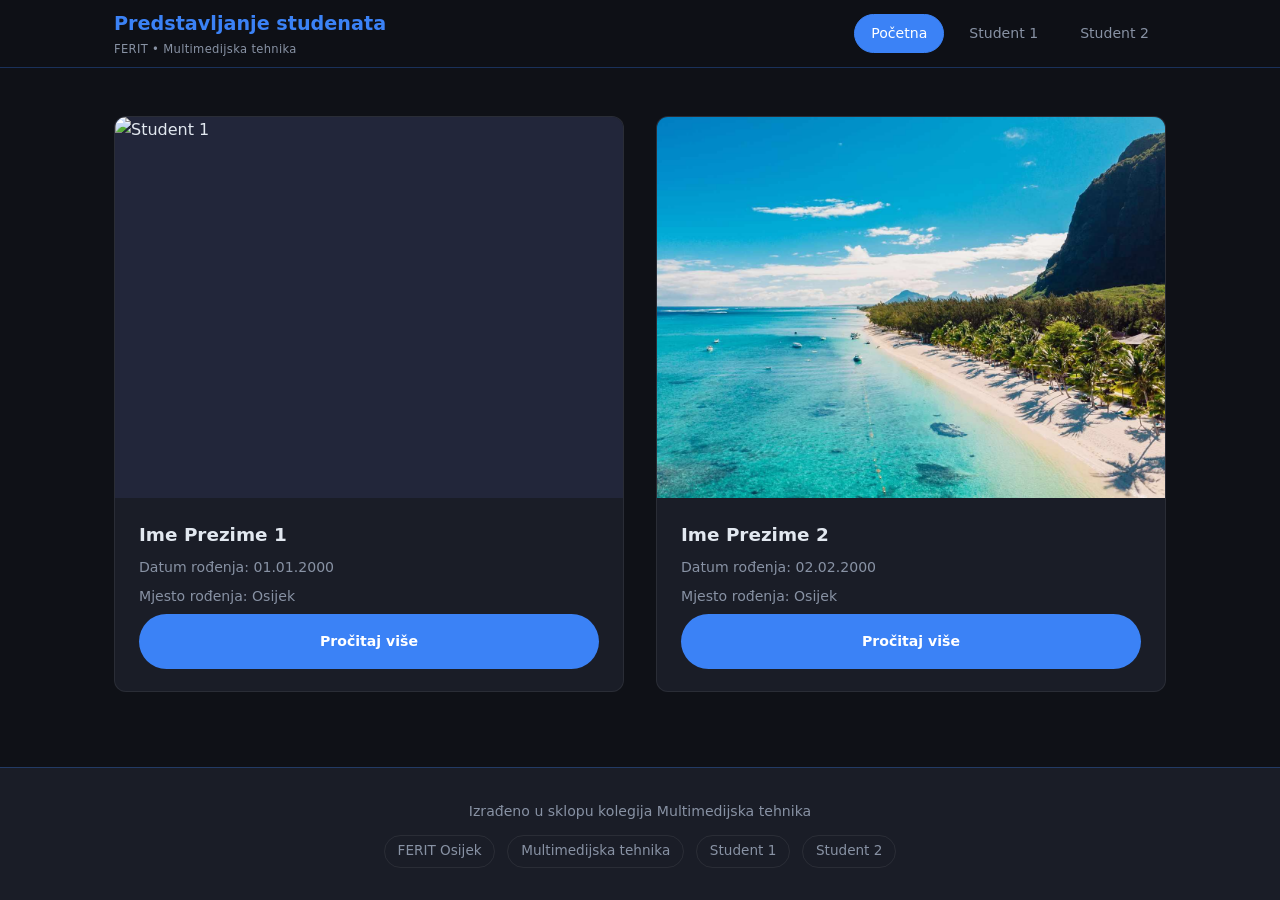
==== commit 481e7f73: "Filip student 1" ====
--- a/index.html
+++ b/index.html
@@ -16,7 +16,7 @@
         <!-- Student 1 -->
         <div class="student-card">
             <div class="card-img-wrap" onclick="zoomImage(this.querySelector('img'))">
-                <img src="slika1.jpg" alt="Student 1">
+                <img src="mediji/filipSlika.jpeg" alt="Student 1">
             </div>
             <div class="card-body">
                 <h2>Ime Prezime 1</h2>
@@ -50,8 +50,10 @@
     <p>Izrađeno u sklopu kolegija Multimedijska tehnika</p>
     <div class="footer-links">
         <a href="https://www.ferit.unios.hr/" target="_blank">FERIT Osijek</a>
+        <a href="https://www.ferit.unios.hr/upisi-i-studijski-programi/strucni-prijediplomski-studij#racunarstvo#SR6-02" target="_blank">Multimedijska tehnika</a>
         <a href="student1.html">Student 1</a>
         <a href="student2.html">Student 2</a>
+    
     </div>
 </footer>
 
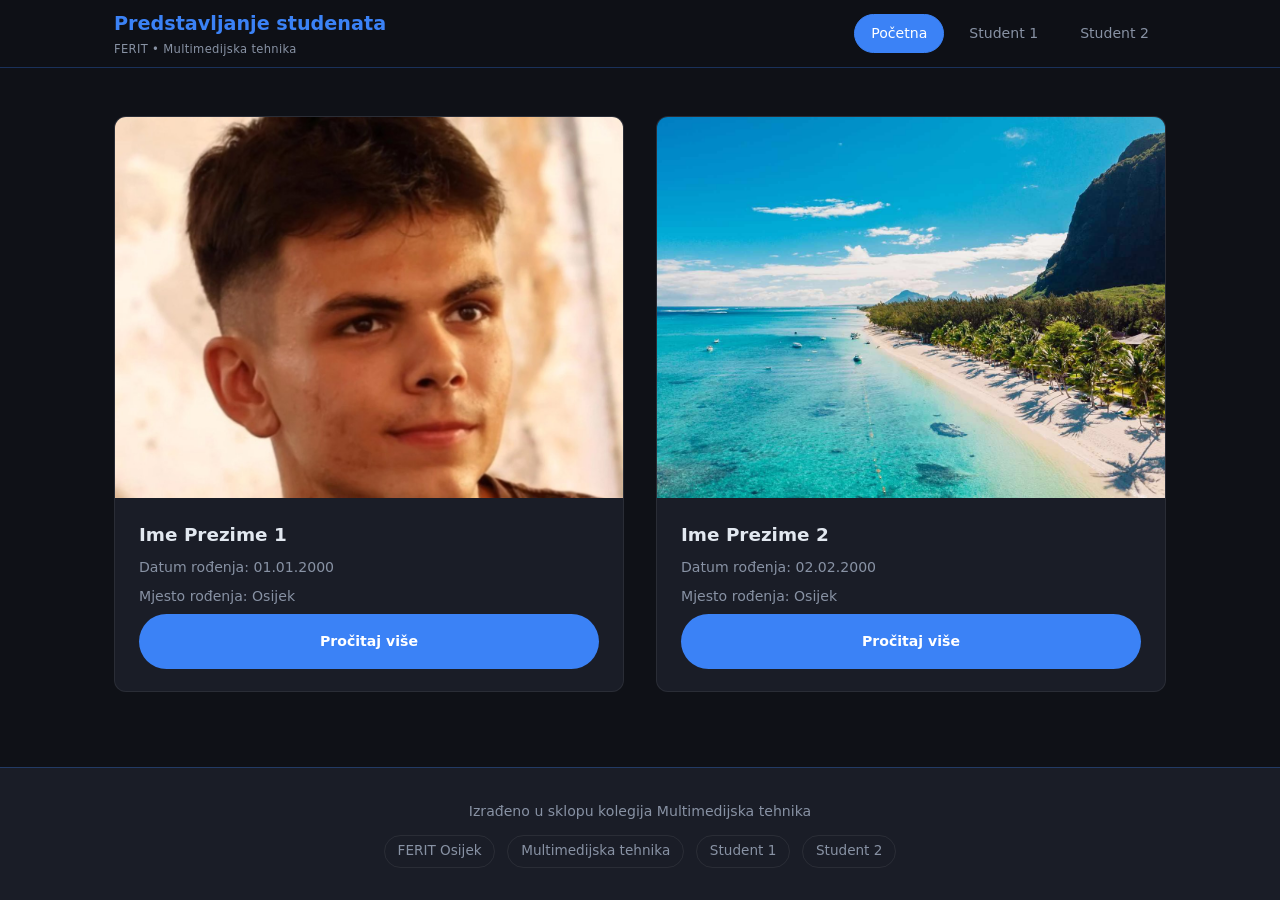
==== commit a13abb47: "pfp index" ====
--- a/index.html
+++ b/index.html
@@ -16,7 +16,7 @@
         <!-- Student 1 -->
         <div class="student-card">
             <div class="card-img-wrap" onclick="zoomImage(this.querySelector('img'))">
-                <img src="mediji/filipSlika.jpeg" alt="Student 1">
+                <img src="mediji/Filip/filipSlika.jpeg" alt="Student 1">
             </div>
             <div class="card-body">
                 <h2>Ime Prezime 1</h2>
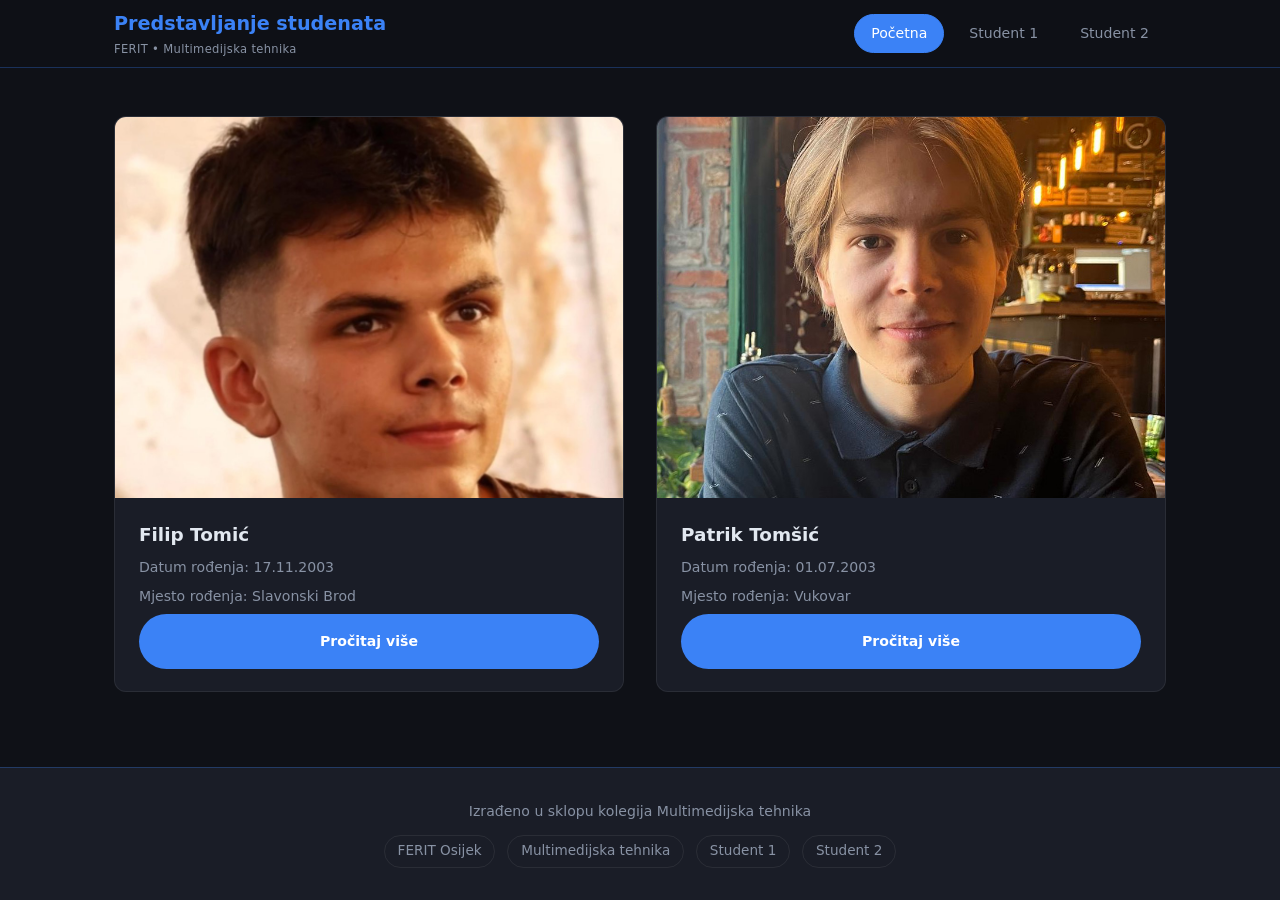
==== commit 2d9f1743: "Add student 2 info and media files" ====
--- a/index.html
+++ b/index.html
@@ -19,9 +19,9 @@
                 <img src="mediji/Filip/filipSlika.jpeg" alt="Student 1">
             </div>
             <div class="card-body">
-                <h2>Ime Prezime 1</h2>
-                <p>Datum rođenja: 01.01.2000</p>
-                <p>Mjesto rođenja: Osijek</p>
+                <h2>Filip Tomić</h2>
+                <p>Datum rođenja: 17.11.2003</p>
+                <p>Mjesto rođenja: Slavonski Brod</p>
                 <div class="btn">
                     <a href="student1.html" class="">Pročitaj više</a>
                 </div>
@@ -31,12 +31,12 @@
         <!-- Student 2 -->
         <div class="student-card">
             <div class="card-img-wrap" onclick="zoomImage(this.querySelector('img'))">
-                <img src="slika2.jpg" alt="Student 2">
+                <img src="mediji/Patrik/patrikSlika.jpg" alt="Student 2">
             </div>
             <div class="card-body">
-                <h2>Ime Prezime 2</h2>
-                <p>Datum rođenja: 02.02.2000</p>
-                <p>Mjesto rođenja: Osijek</p>
+                <h2>Patrik Tomšić</h2>
+                <p>Datum rođenja: 01.07.2003</p>
+                <p>Mjesto rođenja: Vukovar</p>
                 <div class="btn">
                     <a href="student2.html" class="">Pročitaj više</a>
                 </div>
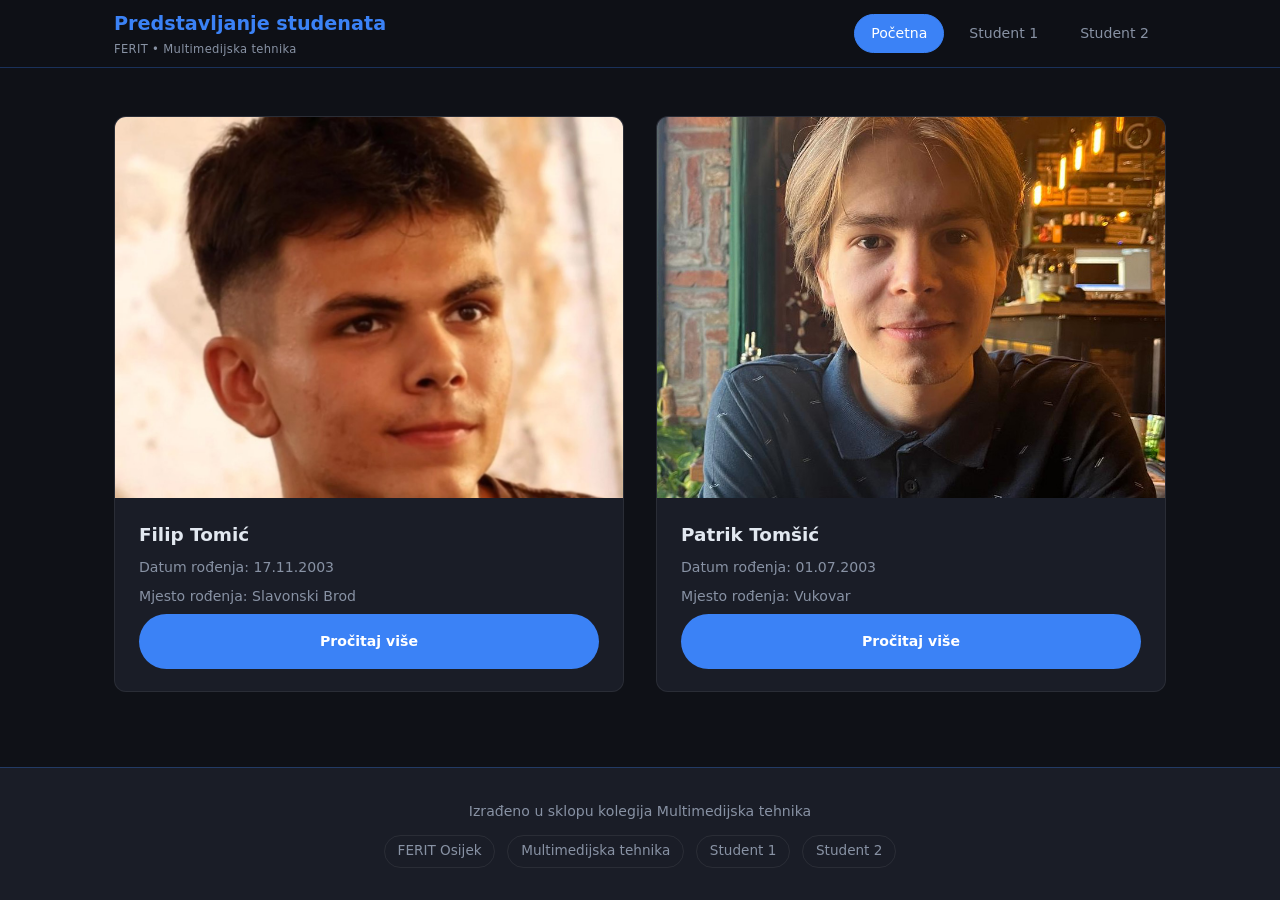
==== commit bccf4a70: "Fix homepage buttons" ====
--- a/index.html
+++ b/index.html
@@ -22,9 +22,7 @@
                 <h2>Filip Tomić</h2>
                 <p>Datum rođenja: 17.11.2003</p>
                 <p>Mjesto rođenja: Slavonski Brod</p>
-                <div class="btn">
-                    <a href="student1.html" class="">Pročitaj više</a>
-                </div>
+                <a href="student1.html" class="btn">Pročitaj više</a>
             </div>
         </div>
 
@@ -37,9 +35,7 @@
                 <h2>Patrik Tomšić</h2>
                 <p>Datum rođenja: 01.07.2003</p>
                 <p>Mjesto rođenja: Vukovar</p>
-                <div class="btn">
-                    <a href="student2.html" class="">Pročitaj više</a>
-                </div>
+                <a href="student2.html" class="btn">Pročitaj više</a>
             </div>
         </div>
 
